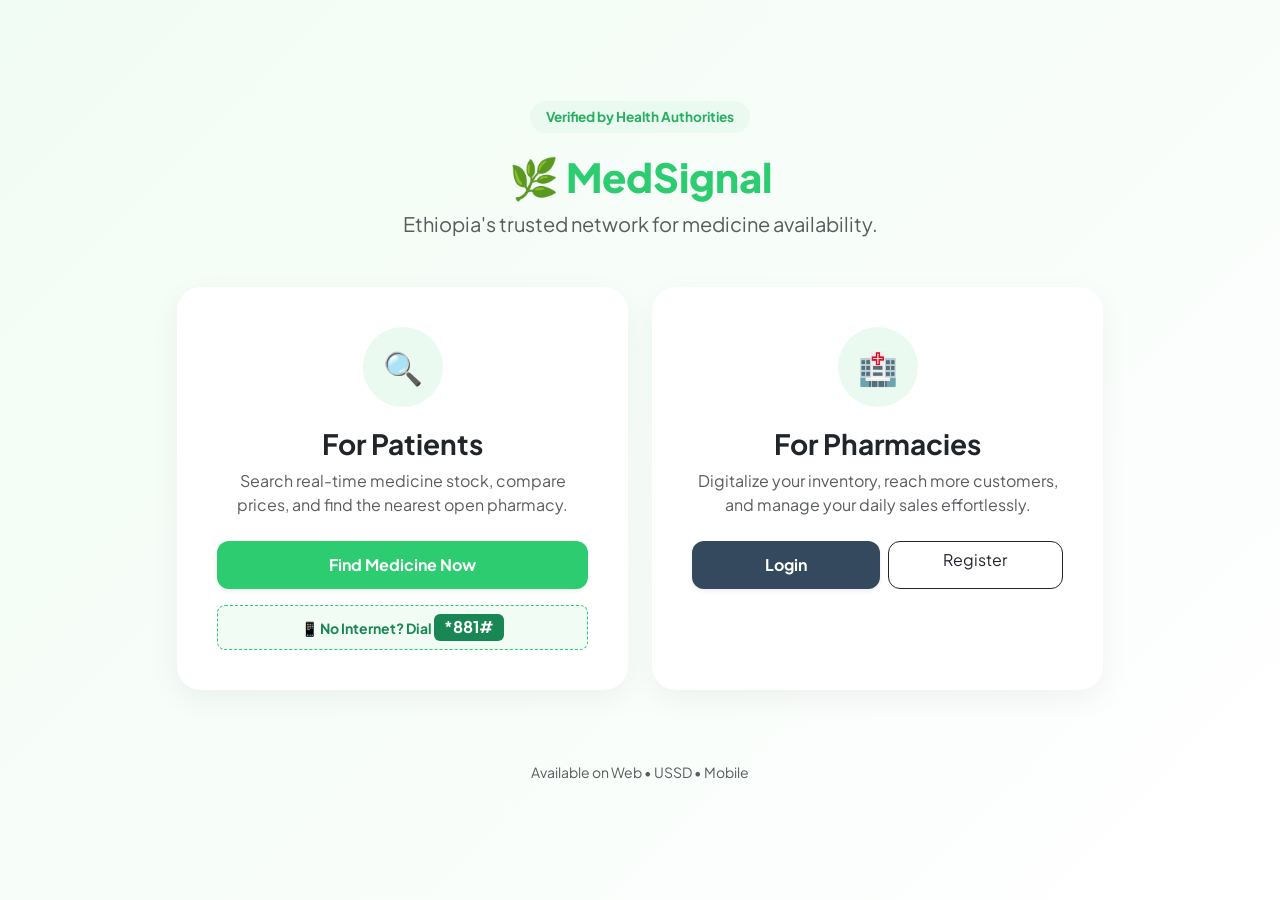
==== src/main/resources/templates/index.html @ b40d1122 "Initial release of PharmaConnect to address medicine availability and access challenges" ====
<!DOCTYPE html>
<html xmlns:th="http://www.thymeleaf.org">
  <head>
    <meta charset="UTF-8" />
    <meta name="viewport" content="width=device-width, initial-scale=1.0" />
    <title>MedSignal | Connect to Care</title>
    <link
      href="https://cdn.jsdelivr.net/npm/bootstrap@5.3.0/dist/css/bootstrap.min.css"
      rel="stylesheet"
    />
    <link
      href="https://fonts.googleapis.com/css2?family=Plus+Jakarta+Sans:wght@400;700&display=swap"
      rel="stylesheet"
    />
    <style>
      body {
        font-family: "Plus Jakarta Sans", sans-serif;
        background-color: #fcfdfd;
      }

      /* Hero Section */
      .main-hero {
        height: 100vh;
        display: flex;
        align-items: center;
        background: linear-gradient(135deg, #f1fcf4 0%, #ffffff 100%);
      }

      .brand-logo {
        color: #2ecc71;
        font-weight: 800;
        font-size: 2.5rem;
      }

      /* Choice Cards */
      .choice-card {
        border: none;
        border-radius: 24px;
        padding: 40px;
        transition: all 0.4s cubic-bezier(0.175, 0.885, 0.32, 1.275);
        background: white;
        box-shadow: 0 10px 30px rgba(0, 0, 0, 0.05);
        text-align: center;
        height: 100%;
      }

      .choice-card:hover {
        transform: translateY(-12px);
        box-shadow: 0 20px 40px rgba(46, 204, 113, 0.15);
      }

      .icon-circle {
        width: 80px;
        height: 80px;
        background: #eafaf1;
        border-radius: 50%;
        display: flex;
        align-items: center;
        justify-content: center;
        margin: 0 auto 20px;
        font-size: 2rem;
      }

      .btn-patient {
        background: #2ecc71;
        color: white;
        border-radius: 12px;
        padding: 12px 30px;
        font-weight: 700;
        border: none;
      }
      .btn-patient:hover {
        background: #27ae60;
        color: white;
      }

      .btn-pharmacy {
        background: #34495e;
        color: white;
        border-radius: 12px;
        padding: 12px 30px;
        font-weight: 700;
        border: none;
      }
      .btn-pharmacy:hover {
        background: #2c3e50;
        color: white;
      }

      .stats-badge {
        display: inline-block;
        padding: 6px 16px;
        background: #eafaf1;
        color: #27ae60;
        border-radius: 100px;
        font-weight: 700;
        font-size: 0.85rem;
        margin-bottom: 20px;
      }
    </style>
  </head>
  <body>
    <section class="main-hero">
      <div class="container">
        <div class="text-center mb-5">
          <span class="stats-badge">Verified by Health Authorities</span>
          <h1 class="brand-logo mb-2">🌿 MedSignal</h1>
          <p class="text-muted fs-5">
            Ethiopia's trusted network for medicine availability.
          </p>
        </div>

        <div class="row g-4 justify-content-center">
          <div class="col-md-5">
            <div class="choice-card">
              <div class="icon-circle">🔍</div>
              <h3 class="fw-bold">For Patients</h3>
              <p class="text-muted mb-4">
                Search real-time medicine stock, compare prices, and find the
                nearest open pharmacy.
              </p>
              <a href="/client" class="btn btn-patient w-100 shadow-sm"
                >Find Medicine Now</a
              >
              <div
                class="mt-3 p-2 rounded-3"
                style="background: #f1fcf4; border: 1px dashed #2ecc71"
              >
                <p class="mb-0 small fw-bold text-success">
                  📱 No Internet? Dial
                  <span class="badge bg-success fs-6">*881#</span>
                </p>
              </div>
            </div>
          </div>

          <div class="col-md-5">
            <div class="choice-card">
              <div class="icon-circle">🏥</div>
              <h3 class="fw-bold">For Pharmacies</h3>
              <p class="text-muted mb-4">
                Digitalize your inventory, reach more customers, and manage your
                daily sales effortlessly.
              </p>
              <div class="d-flex gap-2">
                <a
                  href="/pharmacy/login"
                  class="btn btn-pharmacy flex-grow-1 shadow-sm"
                  >Login</a
                >
                <a
                  href="/pharmacy/register"
                  class="btn btn-outline-dark flex-grow-1"
                  style="border-radius: 12px"
                  >Register</a
                >
              </div>
            </div>
          </div>
        </div>

        <div class="text-center mt-5 pt-4">
          <p class="small text-muted">Available on Web • USSD • Mobile</p>
        </div>
      </div>
    </section>
  </body>
</html>
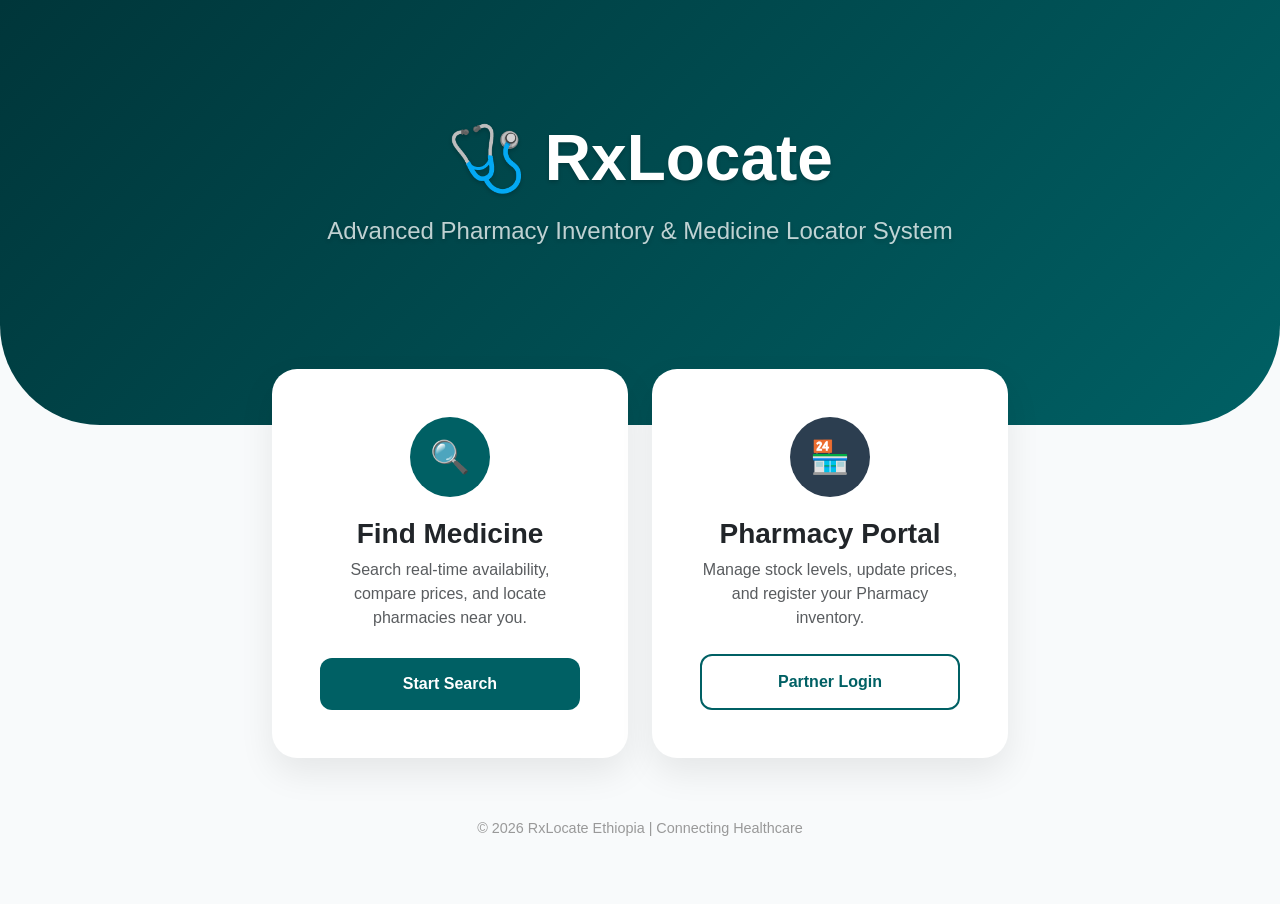
==== commit cab2c677: "I've changed the entire FrontEnd And also added some future" ====
--- a/src/main/resources/templates/index.html
+++ b/src/main/resources/templates/index.html
@@ -3,166 +3,162 @@
   <head>
     <meta charset="UTF-8" />
     <meta name="viewport" content="width=device-width, initial-scale=1.0" />
-    <title>MedSignal | Connect to Care</title>
+    <title>RxLocate | Smart Medicine Access</title>
     <link
       href="https://cdn.jsdelivr.net/npm/bootstrap@5.3.0/dist/css/bootstrap.min.css"
       rel="stylesheet"
     />
-    <link
-      href="https://fonts.googleapis.com/css2?family=Plus+Jakarta+Sans:wght@400;700&display=swap"
-      rel="stylesheet"
-    />
     <style>
-      body {
-        font-family: "Plus Jakarta Sans", sans-serif;
-        background-color: #fcfdfd;
+      :root {
+        --rx-teal: #006064;
+        --rx-dark: #00363a;
+        --rx-accent: #26a69a;
       }
 
-      /* Hero Section */
-      .main-hero {
-        height: 100vh;
-        display: flex;
-        align-items: center;
-        background: linear-gradient(135deg, #f1fcf4 0%, #ffffff 100%);
+      body {
+        background: #f8fafb;
+        font-family: "Segoe UI", Roboto, sans-serif;
+        margin: 0;
       }
 
-      .brand-logo {
-        color: #2ecc71;
+      /* Modern Hero Section */
+      .hero {
+        background: linear-gradient(
+          135deg,
+          var(--rx-dark) 0%,
+          var(--rx-teal) 100%
+        );
+        color: white;
+        padding: 120px 0 160px 0;
+        border-bottom-left-radius: 100px;
+        border-bottom-right-radius: 100px;
+        text-shadow: 0 2px 4px rgba(0, 0, 0, 0.2);
+      }
+
+      .hero h1 {
+        font-size: 4rem;
         font-weight: 800;
-        font-size: 2.5rem;
       }
 
       /* Choice Cards */
-      .choice-card {
-        border: none;
-        border-radius: 24px;
-        padding: 40px;
-        transition: all 0.4s cubic-bezier(0.175, 0.885, 0.32, 1.275);
-        background: white;
-        box-shadow: 0 10px 30px rgba(0, 0, 0, 0.05);
-        text-align: center;
-        height: 100%;
+      .selection-container {
+        margin-top: -80px;
       }
 
-      .choice-card:hover {
+      .card-choice {
+        border: none;
+        border-radius: 25px;
+        transition: all 0.4s cubic-bezier(0.175, 0.885, 0.32, 1.275);
+        box-shadow: 0 15px 35px rgba(0, 0, 0, 0.08);
+        background: white;
+        overflow: hidden;
+      }
+
+      .card-choice:hover {
         transform: translateY(-12px);
-        box-shadow: 0 20px 40px rgba(46, 204, 113, 0.15);
+        box-shadow: 0 25px 50px rgba(0, 60, 64, 0.15);
       }
 
       .icon-circle {
         width: 80px;
         height: 80px;
-        background: #eafaf1;
+        background: var(--rx-teal);
+        color: white;
         border-radius: 50%;
         display: flex;
         align-items: center;
         justify-content: center;
-        margin: 0 auto 20px;
+        margin: 0 auto 20px auto;
         font-size: 2rem;
       }
 
-      .btn-patient {
-        background: #2ecc71;
+      .btn-rx-primary {
+        background: var(--rx-teal);
         color: white;
         border-radius: 12px;
-        padding: 12px 30px;
+        padding: 14px 30px;
         font-weight: 700;
         border: none;
+        transition: 0.3s;
       }
-      .btn-patient:hover {
-        background: #27ae60;
+
+      .btn-rx-primary:hover {
+        background: var(--rx-dark);
+        color: white;
+        box-shadow: 0 5px 15px rgba(0, 0, 0, 0.2);
+      }
+
+      .btn-rx-outline {
+        border: 2px solid var(--rx-teal);
+        color: var(--rx-teal);
+        border-radius: 12px;
+        padding: 14px 30px;
+        font-weight: 700;
+        transition: 0.3s;
+      }
+
+      .btn-rx-outline:hover {
+        background: var(--rx-teal);
         color: white;
       }
 
-      .btn-pharmacy {
-        background: #34495e;
-        color: white;
-        border-radius: 12px;
-        padding: 12px 30px;
-        font-weight: 700;
-        border: none;
-      }
-      .btn-pharmacy:hover {
-        background: #2c3e50;
-        color: white;
-      }
-
-      .stats-badge {
-        display: inline-block;
-        padding: 6px 16px;
-        background: #eafaf1;
-        color: #27ae60;
-        border-radius: 100px;
-        font-weight: 700;
-        font-size: 0.85rem;
-        margin-bottom: 20px;
+      footer {
+        margin-top: 60px;
+        color: #999;
+        font-size: 0.9rem;
       }
     </style>
   </head>
   <body>
-    <section class="main-hero">
+    <section class="hero text-center">
       <div class="container">
-        <div class="text-center mb-5">
-          <span class="stats-badge">Verified by Health Authorities</span>
-          <h1 class="brand-logo mb-2">🌿 MedSignal</h1>
-          <p class="text-muted fs-5">
-            Ethiopia's trusted network for medicine availability.
-          </p>
-        </div>
+        <h1 class="mb-3">🩺 RxLocate</h1>
+        <p class="lead opacity-75 fs-4">
+          Advanced Pharmacy Inventory & Medicine Locator System
+        </p>
+      </div>
+    </section>
 
-        <div class="row g-4 justify-content-center">
-          <div class="col-md-5">
-            <div class="choice-card">
-              <div class="icon-circle">🔍</div>
-              <h3 class="fw-bold">For Patients</h3>
-              <p class="text-muted mb-4">
-                Search real-time medicine stock, compare prices, and find the
-                nearest open pharmacy.
-              </p>
-              <a href="/client" class="btn btn-patient w-100 shadow-sm"
-                >Find Medicine Now</a
-              >
-              <div
-                class="mt-3 p-2 rounded-3"
-                style="background: #f1fcf4; border: 1px dashed #2ecc71"
-              >
-                <p class="mb-0 small fw-bold text-success">
-                  📱 No Internet? Dial
-                  <span class="badge bg-success fs-6">*881#</span>
-                </p>
-              </div>
-            </div>
-          </div>
-
-          <div class="col-md-5">
-            <div class="choice-card">
-              <div class="icon-circle">🏥</div>
-              <h3 class="fw-bold">For Pharmacies</h3>
-              <p class="text-muted mb-4">
-                Digitalize your inventory, reach more customers, and manage your
-                daily sales effortlessly.
-              </p>
-              <div class="d-flex gap-2">
-                <a
-                  href="/pharmacy/login"
-                  class="btn btn-pharmacy flex-grow-1 shadow-sm"
-                  >Login</a
-                >
-                <a
-                  href="/pharmacy/register"
-                  class="btn btn-outline-dark flex-grow-1"
-                  style="border-radius: 12px"
-                  >Register</a
-                >
-              </div>
-            </div>
+    <div class="container selection-container">
+      <div class="row justify-content-center g-4">
+        <div class="col-md-5 col-lg-4">
+          <div class="card card-choice p-5 text-center h-100">
+            <div class="icon-circle">🔍</div>
+            <h3 class="fw-bold text-dark">Find Medicine</h3>
+            <p class="text-muted mb-4">
+              Search real-time availability, compare prices, and locate
+              pharmacies near you.
+            </p>
+            <a
+              th:href="@{/client/search}"
+              class="btn btn-rx-primary w-100 mt-auto"
+              >Start Search</a
+            >
           </div>
         </div>
 
-        <div class="text-center mt-5 pt-4">
-          <p class="small text-muted">Available on Web • USSD • Mobile</p>
+        <div class="col-md-5 col-lg-4">
+          <div class="card card-choice p-5 text-center h-100">
+            <div class="icon-circle" style="background: #2c3e50">🏪</div>
+            <h3 class="fw-bold text-dark">Pharmacy Portal</h3>
+            <p class="text-muted mb-4">
+              Manage stock levels, update prices, and register your Pharmacy
+              inventory.
+            </p>
+            <a
+              th:href="@{/pharmacy/login}"
+              class="btn btn-rx-outline w-100 mt-auto"
+              >Partner Login</a
+            >
+          </div>
         </div>
       </div>
-    </section>
+    </div>
+
+    <footer class="text-center pb-5">
+      <div class="container">
+        <p>&copy; 2026 RxLocate Ethiopia | Connecting Healthcare</p>
+      </div>
+    </footer>
   </body>
 </html>
